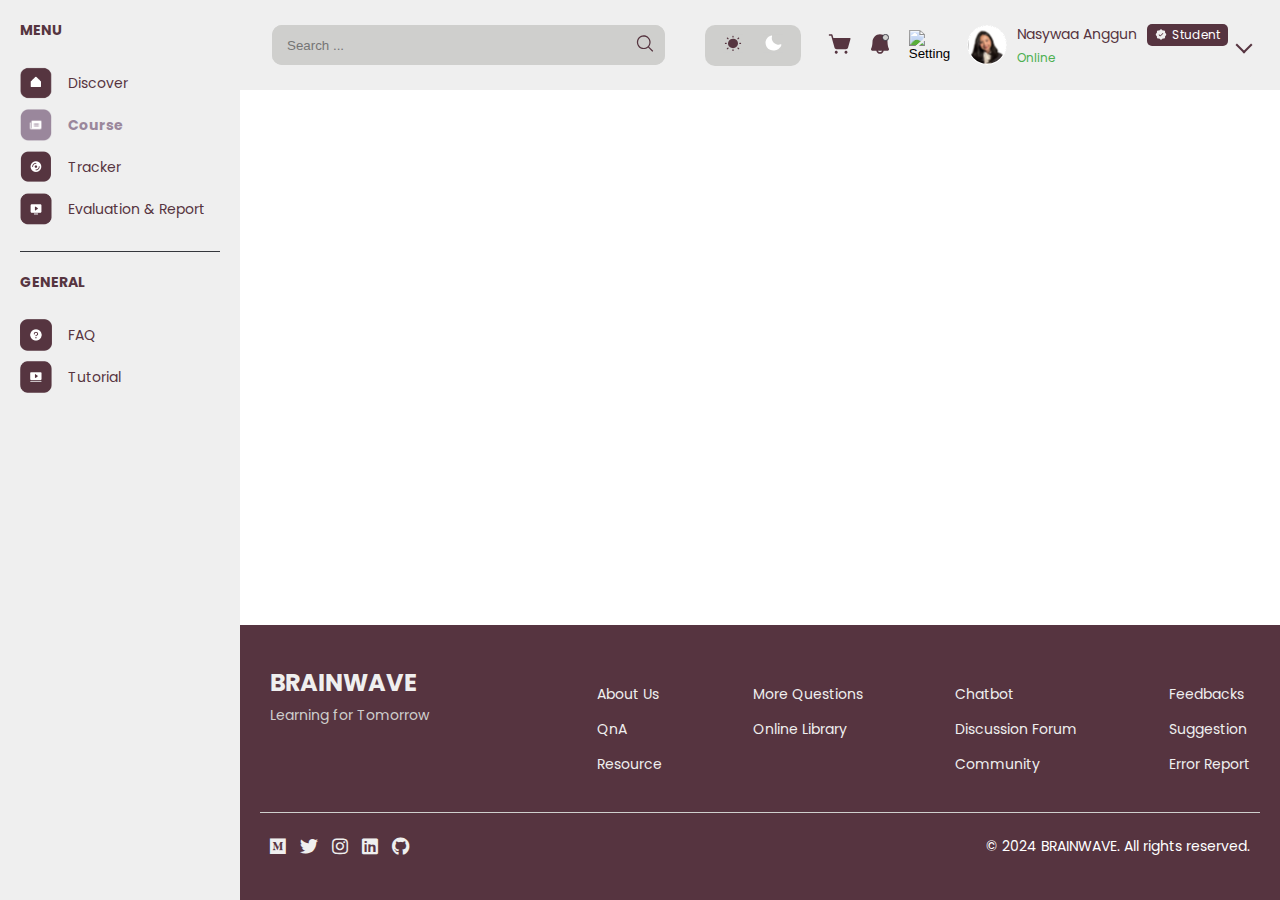
==== computational.html @ f59d1aa6 "initial commit" ====
<!DOCTYPE html>
<html lang="en">
    <head>
        <meta charset="UTF-8">
        <!--supaya responsif diberbagai device-->
        <meta name="viewport" content="width=device-width, initial-scale=1.0"> 
        
        <!--bagaimana internet explorer merender-->
        <meta http-equiv="X-UA-Compatible" content="ie=edge">
        
        <!--menampilkan judul untuk tab-->
        <title>Brainwave - Discover</title>
        
        <!--menggunakan file CSS eksternal-->
        <link rel="stylesheet" href="style.css">
        
        <!--import font dan icon yang diinginkan-->
        <link href="https://fonts.googleapis.com/css2?family=Poppins:wght@400;600;700&display=swap" rel="stylesheet">
        <link rel="stylesheet" href="https://cdnjs.cloudflare.com/ajax/libs/font-awesome/5.15.3/css/all.min.css">
    </head>

    <body>
        <header>
            <nav class="navigation_bar">
                <div class="brainwave_logo">
                    <img src="assets/images/Logo Brainwave.svg" alt="Brainwave_Logo">
                </div>

                <div class="search_bar">
                    <input type="text" placeholder="Search ...">
                    <button class="search_icon">
                        <!--kalau icon gagal diload, maka akan mengeluarkan text search-->
                        <img src="assets/icons/Search.svg" alt="Search">
                    </button>
                </div>

                <div class="appearance_mode">
                    <button class="light_mode">
                        <img src="assets/icons/Light Mode.svg">
                    </button>
                    <button class="dark_mode">
                        <img src="assets/icons/Dark Mode.svg">
                    </button>
                </div>

                <div class="more_icons">
                    <button class="cart_icon">
                        <img src="assets/icons/Cart.svg" alt="Cart">
                    </button>

                    <button class="notification_icon">
                        <img src="assets/icons/Notification.svg" alt="Notification">
                    </button>

                    <button class="setting_icon">
                        <img src="assets/icons/setting.svg" alt="Setting">
                    </button>
                </div>

                <div class="user_info">
                    <img src="assets/icons/User Profile.svg" alt="User Profile" class="user_image">
                    <div class="user_details">
                        <div class="user_name_badge">
                            <span class="user_name">Nasywaa Anggun</span>
                            <div class="user_badge">
                                <img src="assets/icons/Verified.svg" alt="Verified" class="verified_icon">
                                <div class="user_role">Student</div>
                            </div>
                        </div>
                        <span class="user_status">Online</span>
                    </div>
                    <button class="dropdown_button">
                        <i class="arrow_down"></i>
                    </button>
                </div>                                           
            </nav>
        </header>

        <div class="main_layout">
            <aside class="sidebar">
                <div class="sidebar_menu">MENU</div>
                <ul class="menu">
                    <li><a href="index.html" class="menu-item discover">
                        <img src="assets/icons/Discover Icon.png" alt="Discover Icon" class="menu-icon"> Discover
                    </a></li>
                    <li><a href="computational.html" class="menu-item course active">
                        <img src="assets/icons/Course Icon Click.png" alt="Course Icon" class="menu-icon"> Course
                    </a></li>
                    <li><a href="tracker.html" class="menu-item tracker">
                        <img src="assets/icons/Tracker Icon.png" alt="Tracker Icon" class="menu-icon"> Tracker
                    </a></li>
                    <li><a href="evaluation.html" class="menu-item evaluation">
                        <img src="assets/icons/Evaluation Icon.png" alt="Evaluation Icon" class="menu-icon"> Evaluation & Report
                    </a></li>
                </ul>

                <hr class="hr-divider">
        
                <div class="sidebar_general">GENERAL</div>
                <ul class="general-menu">
                    <li><a href="faq.html" class="menu-item faq">
                        <img src="assets/icons/FAQ Icon.png" alt="FAQ Icon" class="menu-icon"> FAQ
                    </a></li>
                    <li><a href="tutorial.html" class="menu-item tutorial">
                        <img src="assets/icons/Tutorial Icon.png" alt="Tutorial Icon" class="menu-icon"> Tutorial
                    </a></li>
                </ul>
            </aside>
        </div>        

        <main>

        </main>

        <footer class="site_footer">
            <div class="footer_content">
                <!-- Bagian Kiri: Logo dan Slogan -->
                <div class="footer_logo_section">
                    <div class="footer_logo">BRAINWAVE</div>
                    <div class="footer_slogan">Learning for Tomorrow</div>
                </div>
        
                <!-- Bagian Tengah: Links -->
                <div class="footer_links">
                    <div class="footer_column">
                        <ul>
                            <li><a href="#">About Us</a></li>
                            <li><a href="#">QnA</a></li>
                            <li><a href="#">Resource</a></li>
                        </ul>
                    </div>
                    <div class="footer_column">
                        <ul>
                            <li><a href="#">More Questions</a></li>
                            <li><a href="#">Online Library</a></li>
                        </ul>
                    </div>
                    <div class="footer_column">
                        <ul>
                            <li><a href="#">Chatbot</a></li>
                            <li><a href="#">Discussion Forum</a></li>
                            <li><a href="#">Community</a></li>
                        </ul>
                    </div>
                    <div class="footer_column">
                        <ul>
                            <li><a href="#">Feedbacks</a></li>
                            <li><a href="#">Suggestion</a></li>
                            <li><a href="#">Error Report</a></li>
                        </ul>
                    </div>
                </div>
            </div>
        
            <hr class="footer_divider">
    
            <div class="footer_social_copyright">
                <div class="footer_social">
                    <a href="https://nasywaanaa.medium.com/"><i class="fab fa-medium"></i></a>
                    <a href="https://x.com/naslifecycle"><i class="fab fa-twitter"></i></a>
                    <a href="https://instagram.com/nasywaanaa"><i class="fab fa-instagram"></i></a>
                    <a href="https://www.linkedin.com/in/nasywaa-anggun-athiefah-987b72262/"><i class="fab fa-linkedin"></i></a>
                    <a href="https://github.com/nasywaanaa"><i class="fab fa-github"></i></a>
                </div>
                <div class="footer_copyright">
                    &copy; 2024 BRAINWAVE. All rights reserved.
                </div>
            </div>
        </footer>
        
    </body>
</html>
---- style.css ----
html, body {
    height: 100%;
}

/*Global Settings*/
body {
    font-family: 'Poppins', sans-serif;
    margin: 0;
    padding: 0;
    box-sizing: border-box;
    display: flex;
    flex-direction: column;
    min-height: 100vh;
}   

/*Navigation Bar*/
.navigation_bar {
    display: flex;
    align-items: center;
    justify-content: space-between; 
    background-color: #EFEFEF;
    padding: 0 20px; 
    height: 90px;
    gap: 20px; 
}

.brainwave_logo img {
    width: 200px;
    height: auto;
    max-width: 100%;
    display: block; 
}

/* Search Bar */
.search_bar {
    position: relative; 
    flex: 1;
    height: 40px;
    background-color: #CFCFCD;
    border-radius: 10px;
    display: flex;
    align-items: center;
    margin-left:32px;
}

.search_bar input {
    width: 100%; 
    height: 100%;
    background-color: #CFCFCD;
    border-radius: 10px;
    border: none;
    padding-left: 15px;
    padding-right: 40px;
    box-sizing: border-box;
}

.search_icon {
    position: absolute;
    right: 10px; 
    top: 50%; 
    transform: translateY(-50%);
    background: none;
    border: none;
    cursor: pointer;
    padding: 0;
}

.search_icon img {
    width: 20px;
    height: auto;
}

.appearance_mode {
    display: flex;
    align-items: center;
    justify-content: center;
    background-color: #CFCFCD;
    border-radius: 10px;
    padding: 5px;
    width: 86px;
    height: 31px;
    margin-left: 20px; 
    gap: 20px; 
}

.appearance_mode button {
    background: none;
    border: none;
    padding: 0;
    cursor: pointer;
}

.appearance_mode img {
    width: 20px;
    height: auto;
}

.more_icons{
    display: flex;
    align-items: center;
    justify-content: center;
    border-radius: 10px;
    padding: 5px;
    width: 86px;
    height: 31px;
    margin-left: 20px; 
    gap: 20px;     
}

.more_icons button {
    background: none;
    border: none;
    padding: 0;
    cursor: pointer;
}

/*User Info*/
.user_info {
    display: flex;
    align-items: center;
    gap: 10px; 
    background-color: #EFEFEF;
    padding: 10px; 
    border-radius: 10px;
}

.user_image {
    width: 40px; 
    height: 40px;
    border-radius: 50%;
}

.user_details {
    display: flex;
    flex-direction: column;
    align-items: flex-start;
    gap: 3px; 
}

.user_name_badge {
    display: flex;
    align-items: center;
    gap: 10px; 
}

.user_name {
    font-size: 14px;
    color: #563440;
}

.user_badge {
    display: flex;
    align-items: center; 
    gap: 5px;
    background-color: #563440;
    color: white;
    padding: 2px 8px;
    border-radius: 5px;
    font-size: 12px;
}

.verified_icon {
    width: 12px; 
    height: auto;
}

.user_role {
    display: inline-block;
}

.user_status {
    font-size: 12px;
    color: #4CAF50; 
    margin-top: 0; 
}

.dropdown_button {
    background: none;
    border: none;
    cursor: pointer;
    padding: 0;
    display: flex;
    align-items: center;
}

.arrow_down {
    border: solid #563440;
    border-width: 0 2px 2px 0;
    display: inline-block;
    padding: 5px;
    transform: rotate(45deg);
}

/*Sidebar*/
.sidebar {
    background-color: #EFEFEF;
    padding: 20px;
    width: 200px;
    height: 100vh; 
    display: flex;
    flex-direction: column;
    justify-content: flex-start;
    position: fixed;
    top: 0;
    left: 0;
}

.sidebar_menu, .sidebar_general {
    font-weight: bold;
    font-size: 14px;
    color: #563540;
    margin-bottom: 10px;
}

.sidebar_general {
    margin-top: 10px; 
    margin-bottom: 10px; 
}

.hr-divider {
    border: none;
    border-top: 1px solid #34373C; 
    margin: 10px 0; 
    width: 100%; 
    margin-left: auto; 
    margin-right: auto;
}

ul.menu, ul.general-menu {
    list-style: none; 
    padding: 0;
}

li {
    margin-bottom: 10px;
}

ul.menu li:last-child {
    margin-bottom: 0px;
}

.menu-item {
    text-decoration: none; 
    color: #563440; 
    display: flex; 
    align-items: center;
    gap: 16px; 
    font-size: 14px;
}

.menu-item:hover {
    color: #7A3B69; 
    font-weight: bold;
}

.menu-icon {
    width: 32px;
    height: 32px;
}

.menu-item.active {
    font-weight: bold;
    color: #9A879C; 
}

/*Main Layout*/
.main_layout {
    flex-grow: 1;
    margin-left: 200px;
    padding: 20px;
}

/* Footer Styling */
.site_footer {
    background-color: #563440;
    color: #EFEFEF; 
    padding: 40px 20px;
    font-family: 'Poppins', sans-serif;
    max-width: calc(100% - 280px);
    margin-left: auto; 
    margin-right: 0;
    width: 100%;
}

.footer_content {
    display: flex;
    justify-content: space-between;
    flex-wrap: wrap;
    max-width: 1200px;
    margin: 0 auto;
    padding: 0 10px;
}


.footer_logo_section {
    flex: 1;
}

.footer_logo {
    font-size: 24px;
    font-weight: bold;
}

.footer_slogan {
    font-size: 14px;
    margin-top: 5px;
    color: #CFCFCD;
}

.footer_links {
    display: flex;
    flex: 2;
    justify-content: space-between;
}

.footer_column ul {
    list-style: none;
    padding: 0;
}

.footer_column li {
    margin-bottom: 10px;
}

.footer_column a {
    text-decoration: none;
    color: #EFEFEF;
    font-size: 14px;
}

.footer_column a:hover {
    font-weight: bold;
}

.footer_divider {
    border: none;
    border-top: 1px solid #CFCFCD;
    margin: 20px 0;
}

.footer_social_copyright {
    display: flex;
    justify-content: space-between;
    align-items: center;
    max-width: 1200px;
    margin: 0 auto;
    padding: 0 10px;
}

.footer_social a {
    color: #EFEFEF;
    margin-right: 10px;
    font-size: 18px;
}

.footer_social a:hover {
    color: #9A879C; 
    font-weight: bold;
}

.footer_copyright {
    font-size: 14px;
    color: #FFFF;
}
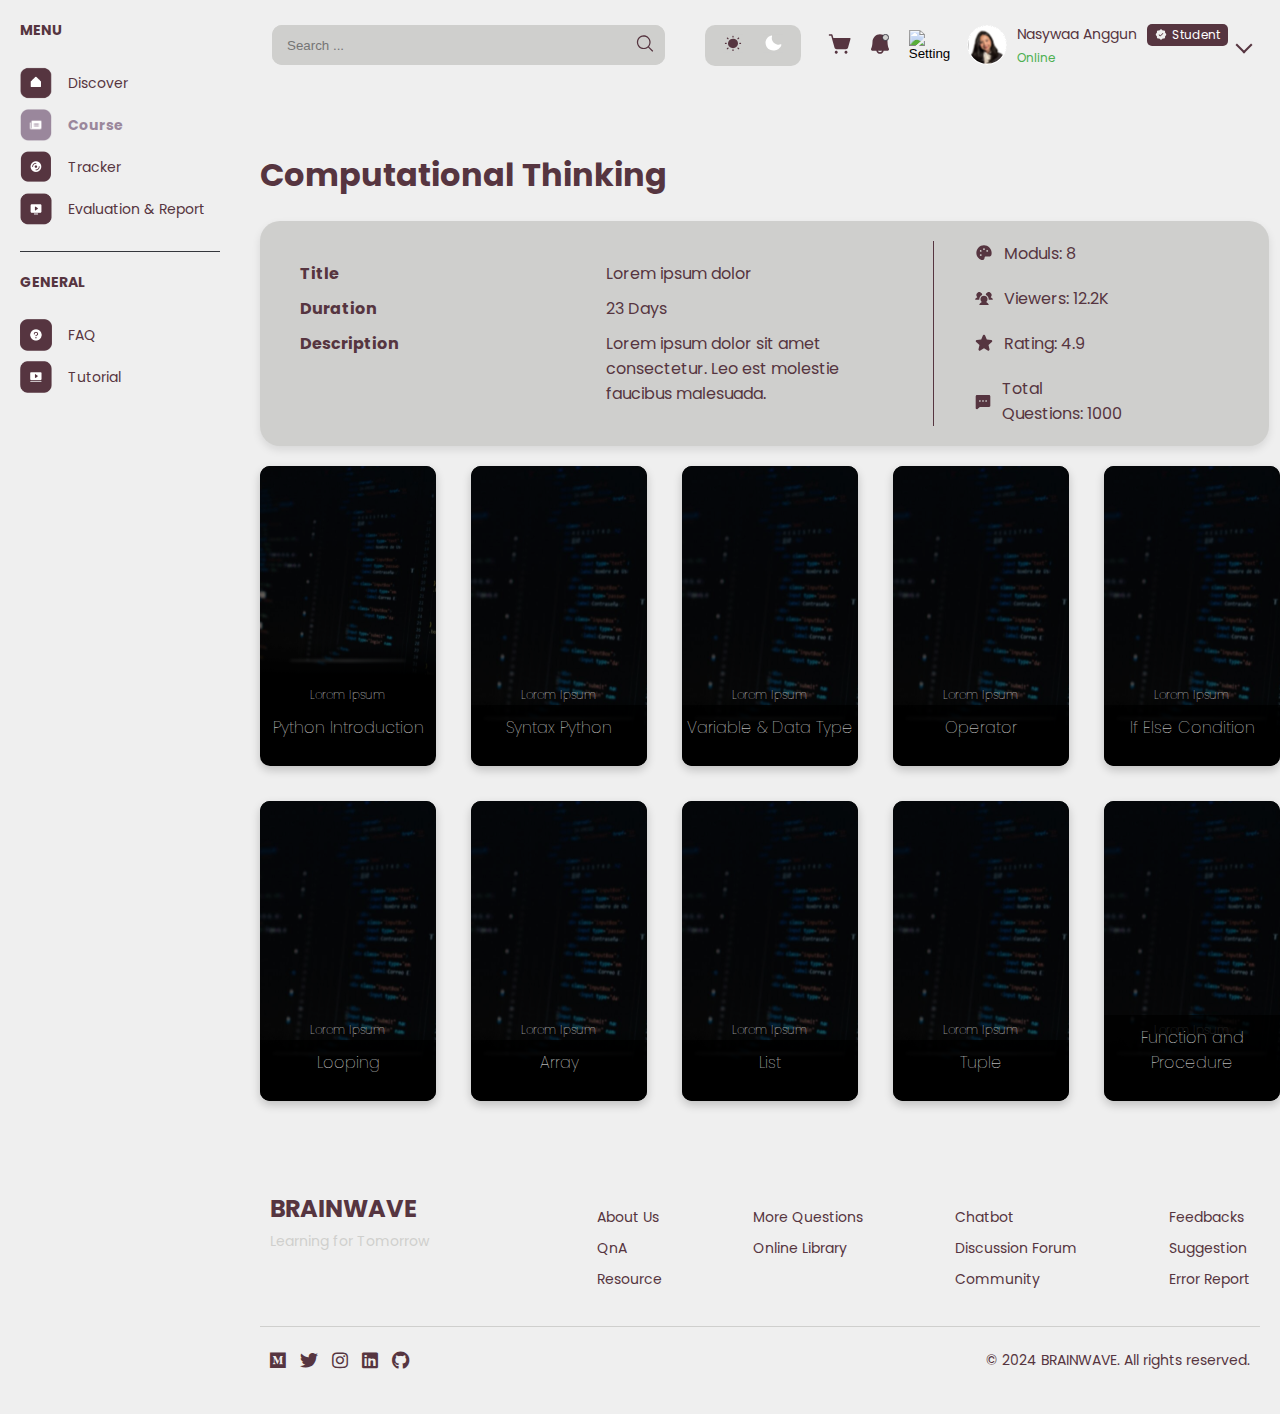
==== commit 4da4c9e2: "update discover, subject, faq, tutorial" ====
--- a/computational.html
+++ b/computational.html
@@ -106,10 +106,133 @@
                     </a></li>
                 </ul>
             </aside>
-        </div>        
+        </div>   
+        
+        <div class="computational_heading">
+            <h1>Computational Thinking</h1>
+        </div>
 
         <main>
-
+            <div class="course-details-container">
+                <div class="course-meta">
+                    <p><strong>Title</strong></p>
+                    <p>Lorem ipsum dolor</p>
+                
+                    <p><strong>Duration</strong></p>
+                    <p>23 Days</p>
+                
+                    <p><strong>Description</strong></p>
+                    <p>Lorem ipsum dolor sit amet consectetur. Leo est molestie faucibus malesuada.</p>
+                </div>
+                
+                
+                <div class="course-stats">
+                    <div class="stats-item">
+                        <img src="assets/icons/Moduls.svg" alt="Moduls Icon">
+                        <span>Moduls: 8</span>
+                    </div>
+                    <div class="stats-item">
+                        <img src="assets/icons/Viewers.svg" alt="Viewers Icon">
+                        <span>Viewers: 12.2K</span>
+                    </div>
+                    <div class="stats-item">
+                        <img src="assets/icons/Rating.svg" alt="Rating Icon">
+                        <span>Rating: 4.9</span>
+                    </div>
+                    <div class="stats-item">
+                        <img src="assets/icons/Total Questions.svg" alt="Questions Icon">
+                        <span>Total Questions: 1000</span>
+                    </div>
+                </div>
+            </div>
+        </main>
+
+        <main>
+            <div class="card-container">
+                <div class="card">
+                    <li><a href="quiz.html" class="quiz_python">
+                        <img src="assets/icons/Coding.svg" alt="Python Introduction" class="card-img">
+                    </a></li>
+                    <div class="card-overlay">
+                        <p>Lorem Ipsum</p>
+                    </div>
+                    <h3>Python Introduction</h3>
+                </div>
+                
+                <div class="card">
+                    <img src="assets/icons/Coding.svg" alt="Syntax Python" class="card-img">
+                    <div class="card-overlay">
+                        <p>Lorem Ipsum</p>
+                    </div>
+                    <h3>Syntax Python</h3>
+                </div>
+        
+                <div class="card">
+                    <img src="assets/icons/Coding.svg" alt="Variable & Data Type" class="card-img">
+                    <div class="card-overlay">
+                        <p>Lorem Ipsum</p>
+                    </div>
+                    <h3>Variable & Data Type</h3>
+                </div>
+        
+                <div class="card">
+                    <img src="assets/icons/Coding.svg" alt="Operator" class="card-img">
+                    <div class="card-overlay">
+                        <p>Lorem Ipsum</p>
+                    </div>
+                    <h3>Operator</h3>
+                </div>
+
+                <div class="card">
+                    <img src="assets/icons/Coding.svg" alt="Operator" class="card-img">
+                    <div class="card-overlay">
+                        <p>Lorem Ipsum</p>
+                    </div>
+                    <h3>If Else Condition</h3>
+                </div>
+                <div class="card">
+                    <img src="assets/icons/Coding.svg" alt="Python Introduction" class="card-img">
+                    <li><a href="quiz.html" class="quiz_python">
+                        <img src="assets/icons/Discover Icon.png" alt="Discover Icon" class="menu-icon"> Discover
+                    </a></li>
+                    <div class="card-overlay">
+                        <p>Lorem Ipsum</p>
+                    </div>
+                    <h3>Looping</h3>
+                </div>
+                
+                <div class="card">
+                    <img src="assets/icons/Coding.svg" alt="Syntax Python" class="card-img">
+                    <div class="card-overlay">
+                        <p>Lorem Ipsum</p>
+                    </div>
+                    <h3>Array</h3>
+                </div>
+        
+                <div class="card">
+                    <img src="assets/icons/Coding.svg" alt="Variable & Data Type" class="card-img">
+                    <div class="card-overlay">
+                        <p>Lorem Ipsum</p>
+                    </div>
+                    <h3>List</h3>
+                </div>
+        
+                <div class="card">
+                    <img src="assets/icons/Coding.svg" alt="Operator" class="card-img">
+                    <div class="card-overlay">
+                        <p>Lorem Ipsum</p>
+                    </div>
+                    <h3>Tuple</h3>
+                </div>
+
+                <div class="card">
+                    <img src="assets/icons/Coding.svg" alt="Operator" class="card-img">
+                    <div class="card-overlay">
+                        <p>Lorem Ipsum</p>
+                    </div>
+                    <h3>Function and Procedure</h3>
+                </div>
+            </div>
         </main>
 
         <footer class="site_footer">
--- a/style.css
+++ b/style.css
@@ -145,14 +145,14 @@
 
 .user_name {
     font-size: 14px;
-    color: #563440;
+    color: #563540;
 }
 
 .user_badge {
     display: flex;
     align-items: center; 
     gap: 5px;
-    background-color: #563440;
+    background-color: #563540;
     color: white;
     padding: 2px 8px;
     border-radius: 5px;
@@ -184,7 +184,7 @@
 }
 
 .arrow_down {
-    border: solid #563440;
+    border: solid #563540;
     border-width: 0 2px 2px 0;
     display: inline-block;
     padding: 5px;
@@ -241,7 +241,7 @@
 
 .menu-item {
     text-decoration: none; 
-    color: #563440; 
+    color: #563540; 
     display: flex; 
     align-items: center;
     gap: 16px; 
@@ -270,18 +270,23 @@
     padding: 20px;
 }
 
-/* Footer Styling */
+/* Footer */
 .site_footer {
-    background-color: #563440;
-    color: #EFEFEF; 
+    margin-top: 50px;
+}
+
+.site_footer {
+    background-color: #CFCFCD;
+    color: #EFEFEF;
     padding: 40px 20px;
     font-family: 'Poppins', sans-serif;
     max-width: calc(100% - 280px);
-    margin-left: auto; 
+    margin-left: auto;
     margin-right: 0;
     width: 100%;
-}
-
+    position: relative;
+    bottom: 0;
+}
 .footer_content {
     display: flex;
     justify-content: space-between;
@@ -362,3 +367,1103 @@
     font-size: 14px;
     color: #FFFF;
 }
+
+/*Quiz page*/
+body, .quiz_box, .question_label, .input_label, .output_label, .answer_label, 
+.quiz_navigation button, .sidebar, .site_footer, .server_time_container, 
+.number {
+    background-color: #EFEFEF;
+    color: #563540; 
+}
+
+.quiz_navigation .retry_button, .quiz_navigation .back_button {
+    background-color: #EFEFEF; 
+    color: #563540;
+}
+
+.quiz_navigation .check_button, .quiz_navigation .next_button {
+    background-color: #563540; 
+    color: white; 
+}
+
+.footer_social a, .footer_column a {
+    color: #563540; 
+}
+
+.menu-item, .footer_copyright {
+    color: #563540;
+}
+
+.sidebar {
+    background-color: #EFEFEF; 
+}
+
+.site_footer {
+    background-color: #EFEFEF; 
+}
+
+
+.number {
+    background-color: rgba(86, 53, 64, 0.42); 
+}
+
+.number.green {
+    background-color: green !important;
+    color: white !important;
+}
+
+.number.orange {
+    background-color: orange !important;
+    color: white !important;
+}
+
+.number.red {
+    background-color: red !important;
+    color: white !important;
+}
+
+.number.active {
+    background-color: #563540 !important; /* Original active purple color */
+}
+
+
+.question_label, .input_label, .output_label, .answer_label {
+    background-color: #563540;
+    color: white;
+}
+
+.quiz_heading {
+    margin-left: 260px; 
+    margin-top: 0px;
+}
+
+.quiz_heading h1 {
+    font-size: 40px;
+    color: #563540;
+    margin-top: 0px;
+    padding-top: 0px;
+}
+
+main {
+    display: flex;
+    justify-content: space-between;
+    margin-left: 260px;
+    max-width: calc(100% - 240px); 
+    padding-top: 0px;
+    margin-top: 0px;
+}
+
+.quiz_box {
+    background-color: #CFCFCD;
+    padding: 20px;
+    border-radius: 20px;
+    box-shadow: 0 4px 8px rgba(0, 0, 0, 0.2);
+    width: 100%;
+    max-width: 800px; 
+    height: auto;
+    text-align: left;
+    margin-bottom: 40px; 
+}
+
+.quiz_box h2,
+.quiz_box .time_limit,
+.quiz_box .memory_limit {
+    text-align: center; 
+    color: #563540; 
+}
+
+
+.question_label, .input_label, .output_label, .answer_label {
+    display: inline-block;
+    background-color: #563540;
+    color: white;
+    width: 97px;  
+    height: 22px;  
+    font-weight: bold;
+    text-align: center;
+    border-radius: 5px;
+    margin-bottom: 10px;
+    font-size: 14px; 
+    line-height: 22px;
+}
+
+textarea {
+    width: 100%; 
+    padding: 10px;
+    border-radius: 10px;
+    border: none;
+    background-color: #EFEFEF;
+    resize: none; 
+    overflow: hidden; 
+    font-size: 16px;
+    box-sizing: border-box;
+    min-height: 50px; 
+    margin-bottom: 20px; 
+}
+
+.quiz_navigation {
+    display: flex;
+    justify-content: flex-end; 
+    gap: 10px; 
+    justify-content: space-between;
+}
+
+.quiz_navigation_left, .quiz_navigation_right {
+    display: flex;
+    gap: 10px;
+}
+
+.quiz_navigation_left {
+    justify-content: flex-start;
+}
+
+.quiz_navigation_right {
+    justify-content: flex-end;
+}
+
+.quiz_navigation button {
+    padding: 10px 20px;
+    background-color: #563540;
+    color: white;
+    width: 150px; 
+    height: 40px;
+    border: none;
+    border-radius: 10px;
+    margin: 10px 0; 
+    cursor: pointer;
+    font-weight: bold;
+    font-size: 14px;
+}
+
+.quiz_navigation button:hover {
+    background-color: #9A879C;
+    color: #FFFFFF;
+}
+
+.quiz_navigation .check_button, 
+.quiz_navigation .next_button {
+    width: 150px; 
+}
+
+.quiz_navigation .retry_button, 
+.quiz_navigation .back_button {
+    background-color: #FFFFFF; 
+    color: #563540; 
+}
+
+.quiz_sidebar {
+    width: 30%; 
+    margin-left: 20px;
+}
+
+.question_info_box {
+    background-color: #CFCFCD;
+    padding: 20px;
+    border-radius: 10px;
+    box-shadow: 0 4px 8px rgba(0, 0, 0, 0.2);
+    margin-bottom: 20px;
+    color: #563540;
+}
+
+.question_numbers {
+    margin-bottom: 20px;
+}
+
+.numbers_grid {
+    display: grid;
+    grid-template-columns: repeat(5, 1fr); 
+    gap: 10px;
+}
+
+.number {
+    padding: 10px;
+    background-color: rgba(86, 53, 64, 0.42);
+    color: #FFFF;
+    border: none;
+    border-radius: 5px;
+    cursor: pointer;
+    text-align: center;
+    font-size: 14px;
+    width: 40px;
+    height: 40px;
+}
+
+.number.active {
+    background-color: #563540;
+    color: white;
+}
+
+.number:hover{
+    background-color: #563540;
+}
+
+.exam_info {
+    margin-top: 20px;
+    background-color: #CFCFCD;
+    color: #563540;
+}
+
+
+.server_time_container {
+    background-color: #9A879C;
+    color: white;
+    border-radius: 30px;
+    display: flex;
+    justify-content: space-between;
+    align-items: center;
+    height: 55px; 
+    padding: 0 15px;
+    box-sizing: border-box;
+    line-height: 55px; 
+    margin-bottom: 20px;
+}
+
+
+.server_time {
+    font-size: 14px;
+    font-weight: bold;
+}
+
+.course_info, .exam_type {
+    margin-top: 20px; 
+}
+
+.course_info p, .exam_type p {
+    font-size: 12px;
+    color: #563540;
+    margin-bottom: 0px; 
+}
+
+.course_info strong, .exam_type strong {
+    font-size: 14px;
+    color: #563540;
+    margin-top: 0; 
+    line-height: 1.2; 
+}
+
+.grade_box {
+    background-color: #9A879C; /* Match the color from the second image */
+    border-radius: 10px;
+    padding: 20px;
+    text-align: left;
+    margin-top: 20px;
+    box-shadow: 0 4px 8px rgba(0, 0, 0, 0.2);
+    width: 100%;
+    box-sizing: border-box;
+}
+
+.grade_row, .case_row {
+    display: flex;
+    justify-content: space-between;
+    align-items: center;
+    margin-bottom: 8px;
+}
+
+.grade_title {
+    display: inline-block;
+    background-color: #563540;
+    color: white;
+    width: 97px;  
+    height: 22px;  
+    font-weight: bold;
+    text-align: center;
+    border-radius: 5px;
+    margin-bottom: 10px;
+    font-size: 14px; 
+    line-height: 22px;
+}
+
+.grade_value {
+    color: #563540;
+    font-size: 16px;
+    font-weight: bold;
+}
+
+.case_label {
+    color: #563540;
+    font-size: 14px;
+}
+
+.case_value {
+    color: #563540;
+    font-size: 14px;
+}
+
+/*Evaluation*/
+.report_overview {
+    display: grid;
+    grid-template-columns: repeat(4, 1fr); /* Tampilkan 4 kolom */
+    grid-gap: 20px;
+    width: 100%;
+    margin-top: 10px;
+    margin-bottom: 10px;
+}
+
+.evaluation_heading {
+    margin-left: 260px; 
+    margin-top: 0px;
+}
+
+.report_overview {
+    display: grid;
+    grid-template-columns: repeat(4, 1fr); /* Membagi ruang menjadi 4 bagian yang sama */
+    grid-gap: 40px; /* Jarak antar kotak */
+    width: 98%; /* Memanfaatkan lebar penuh */
+    margin-top: 10px;
+}
+
+.overview_card {
+    background-color: #CFCFCD;
+    padding: 10px;
+    height: 110px;
+    border-radius: 20px;
+    box-shadow: 0 2px 10px rgba(0, 0, 0, 0.2);
+    text-align: left;
+    position: relative;
+    width: 100%; /* Membuat card menyesuaikan dengan lebar kolom grid */
+}
+
+.overview_title {
+    display: flex;
+    align-items: center; /* Supaya gambar dan teks sejajar vertikal */
+    margin-bottom: 10px; /* Beri jarak antara judul dan paragraf */
+}
+
+.menu-icon-evaluation {
+    width: 32px;
+    height: 32px;
+    margin-right: 10px; /* Beri jarak antara ikon dan teks */
+}
+
+.overview_card h3 {
+    font-size: 14px;
+    color: #563540;
+    margin: 0;
+    text-align: left;
+    font-weight: lighter;
+}
+
+.overview_card p {
+    font-size: 20px;
+    color: #563540;
+    margin: 20px 0;
+    text-align: left;
+}
+
+.overview_card span {
+    font-size: 12px;
+    color: green;
+    position: absolute; /* Memungkinkan span untuk dipindahkan lebih ke bawah */
+    bottom: 10px; /* Jarak dari bawah */
+    left: 10px; /* Jarak dari kiri */
+}
+
+.main_stats_section {
+    display: flex;
+    gap: 20px; /* Memberi jarak antara stats_section dan tasks_section */
+    justify-content: space-between;
+    width: calc(100% - 40px);
+    width: 100%; /* Memenuhi lebar layar */
+}
+
+.stats_section {
+    flex: 2; /* Sesuaikan proporsi stats_section, semakin besar nilainya semakin besar kolom */
+    background-color: #CFCFCD;
+    border-radius: 20px;
+    padding: 20px;
+    box-shadow: 0 2px 10px rgba(0, 0, 0, 0.2);
+    max-height: 600px; /* Batas tinggi */
+    overflow: hidden; /* Cegah overflow konten */
+}
+
+.tasks_section {
+    flex: 1;
+    background-color: transparent;
+    border-radius: 20px;
+    padding: 20px;
+    box-shadow: 0 2px 10px rgba(0, 0, 0, 0.2);
+    display: flex;
+    flex-direction: column;
+    align-items: center; /* Ensure content is centered */
+}
+
+.tasks_section canvas {
+    margin-bottom: 20px;
+    width: 100%; /* Ensure the canvas uses available width */
+    height: 300px; /* Ensure it has enough height */
+}
+
+
+canvas {
+    display: block;
+    max-width: 100%; /* Pastikan chart menyesuaikan lebar */
+    height: auto; /* Sesuaikan tinggi otomatis */
+}
+
+.chart-container {
+    height: 400px; /* Tinggi tetap untuk chart */
+    width: 100%;
+}
+
+.chart-title {
+    font-size: 24px;
+    font-weight: 600;
+    color: #563540;
+    margin-bottom: 20px;
+}
+
+.tabs {
+    display: flex;         /* Tambahkan ini untuk membuat elemen fleksibel */
+    justify-content: flex-start; /* Ini akan menempatkan tabs di kiri */
+    gap: 20px;
+    margin-bottom: 20px;
+}
+
+
+.tabs span {
+    font-size: 16px;
+    color: #a7a0a0;
+    cursor: pointer;
+}
+
+.tabs span.active {
+    font-weight: bold;
+    color: #563540;
+    border-bottom: 2px solid #563540;
+}
+
+.legend {
+    display: flex;
+    justify-content: center;
+    margin-top: 10px;
+}
+
+.legend-item {
+    display: flex;
+    align-items: center;
+    margin-right: 20px;
+}
+
+.legend-item span {
+    margin-left: 5px;
+    font-size: 14px;
+    color: #563540;
+}
+
+.tasks_section {
+    flex: 1;
+    background-color: #CFCFCD;
+    border-radius: 20px;
+    padding: 20px;
+    box-shadow: 0 2px 10px rgba(0, 0, 0, 0.2);
+    display: flex;
+    flex-direction: column;
+    align-items: center;
+}
+
+.tasks_section canvas {
+    margin-bottom: 20px;
+}
+
+ul {
+    list-style: none;
+    padding: 0;
+    text-align: left;
+}
+
+ul li {
+    margin-bottom: 10px;
+    font-size: 14px;
+    color: #563540;
+}
+
+ul li .dot {
+    display: inline-block;
+    width: 10px;
+    height: 10px;
+    border-radius: 50%;
+    margin-right: 10px;
+}
+
+ul li .dot.correct {
+    background-color: #5B2245;
+}
+
+ul li .dot.wrong {
+    background-color: #AA5D71;
+}
+
+ul li .dot.not-answered {
+    background-color: #C0A5A6;
+}
+
+/*Discover*/
+.discover_heading {
+    margin-left: 260px; 
+    margin-top: 0px;
+}
+
+/* Main container to hold the slider and best student section */
+.discover_main {
+    display: flex;
+    align-items: stretch;  /* Ensures both sections stretch to the same height */
+    gap: 20px; 
+}
+
+/* Slider settings */
+
+.docover_main{
+    display: flex;
+    align-items: stretch;  /* Ensures both sections stretch to the same height */
+    gap: 20px; 
+}
+
+.slider {
+    flex: 3; /* Allows more space for the slider */
+    height: 300px;
+    background-image: url('assets/icons/Discover.svg');
+    background-size: contain;
+    background-position: right;
+    background-repeat: no-repeat;
+    border-radius: 20px;
+    padding: 80px;
+    grid-gap: 20px;
+}
+
+.slide {
+    width: 100%;
+    display: flex;
+    align-items: center;
+    justify-content: space-between;
+}
+
+.content {
+    flex: 1;
+    padding-left: 20px;
+}
+
+.content h4 {
+    font-size: 14px;
+    color: #AA5D71;
+    font-weight: lighter;
+}
+
+.content h1 {
+    font-size: 32px;
+    color: #563540;
+    margin-top: 10px;
+    margin-bottom: 20px;
+    font-weight: bold;
+}
+
+.content p {
+    font-size: 14px;
+    color: #7A3B69;
+}
+
+.course-info {
+    display: flex;
+    align-items: center;
+    margin-top: 20px;
+}
+
+.course-info img {
+    width: 50px;
+    height: 50px;
+    border-radius: 50%;
+    padding: 5px;
+}
+
+.course-info h5 {
+    font-size: 16px;
+    color: #563540;
+    margin: 0 0 5px 10px;
+}
+
+.course-info p {
+    font-size: 12px;
+    color: #A7A0A0;
+    margin: 0 0 0 10px;
+}
+
+.best-student {
+    flex: 1;
+    background-color: #CFCFCD;
+    box-shadow: 0 4px 8px rgba(0, 0, 0, 0.2);
+    border-radius: 20px;
+    padding: 20px;
+    text-align: left;
+}
+
+.best-student h3 {
+    font-size: 20px;
+    color: #563540;
+    margin-bottom: 20px;
+    text-align: left;
+    font-weight: bold;
+}
+
+.best-student ul {
+    list-style: none;
+    padding: 0;
+    margin: 0;
+}
+
+.best-student li {
+    display: flex;
+    align-items: center;
+    margin-bottom: 15px;
+    border-bottom: 1px solid rgba(0, 0, 0, 0.2);
+    padding-bottom: 10px;
+}
+
+.student-rank {
+    font-size: 16px;
+    color: #563540;
+    margin-right: 10px;
+    font-weight: lighter;
+}
+
+.student-img {
+    width: 40px;
+    height: 40px;
+    border-radius: 50%;
+    margin-right: 10px;
+}
+
+.student-details {
+    flex: 1;
+}
+
+.student-name {
+    display: block;
+    font-size: 16px;
+    color: #563540;
+    font-weight: lighter;
+}
+
+.student-income {
+    font-size: 14px;
+    color: #7A3B69;
+}
+
+.subject_heading {
+    margin-left: 260px; 
+    margin-top: 0px;
+}
+
+/* Subject Study Moduls Section */
+.subject_study_moduls {
+    padding: 30px;
+    max-width: 1200px;
+    margin: 0 auto;
+}
+
+.subject_heading {
+    display: flex;
+    justify-content: space-between;
+    align-items: center;
+    margin-bottom: 20px;
+}
+
+.subject_heading h1 {
+    font-size: 24px;
+    color: #563540;
+}
+
+.subject_heading .tabs {
+    display: flex;
+    gap: 20px;
+}
+
+.subject_heading .tabs span {
+    font-size: 14px;
+    color: #A7A0A0;
+    cursor: pointer;
+}
+
+.subject_heading .tabs {
+    display: flex;
+    justify-content: flex-start; /* Ini akan meratakan tabs ke kiri */
+    gap: 20px;
+}
+
+.subject_heading .tabs span.active {
+    color: #563540;
+    font-weight: 600;
+    border-bottom: 2px solid #563540;
+}
+
+/* Subject Cards Grid */
+.subjects_grid {
+    display: grid;
+    grid-template-columns: repeat(auto-fit, minmax(250px, 1fr));
+    gap: 20px;
+}
+
+/* Subject Card */
+.subject_card {
+    background-color: white;
+    border-radius: 10px;
+    box-shadow: 0 4px 10px rgba(0, 0, 0, 0.1);
+    padding: 20px;
+    text-align: center;
+    position: relative;
+    transition: all 0.3s ease-in-out;
+    display: flex;
+    flex-direction: column;
+    justify-content: center;
+    align-items: center;
+}
+
+.subject_card:hover {
+    transform: translateY(-10px);
+    box-shadow: 0 6px 15px rgba(0, 0, 0, 0.2);
+}
+
+.subject_img {
+    width: 100px;
+    height: auto;
+    margin-bottom: 15px;
+}
+
+.subject_details h3 {
+    font-size: 18px;
+    color: #563540;
+    margin-bottom: 10px;
+}
+
+.subject_details p {
+    font-size: 14px;
+    color: #7A3B69;
+    margin-bottom: 10px;
+}
+
+.study_info {
+    display: flex;
+    align-items: center;
+    justify-content: center;
+    gap: 10px;
+    font-size: 12px;
+    color: #AA5D71;
+}
+
+.study_info img {
+    width: 15px;
+    height: 15px;
+}
+
+/* Bookmark icon */
+.bookmark_icon {
+    position: absolute;
+    top: 10px;
+    right: 10px;
+    width: 20px;
+    height: 20px;
+    cursor: pointer;
+}
+
+/* Responsive */
+@media (max-width: 768px) {
+    .subjects_grid {
+        grid-template-columns: repeat(auto-fit, minmax(200px, 1fr));
+    }
+
+    .subject_card {
+        padding: 15px;
+    }
+
+    .subject_img {
+        width: 80px;
+    }
+}
+
+/*Computational*/
+.computational_heading {
+    margin-left: 260px; 
+    margin-top: 0px;
+}
+.course-details-container {
+    display: flex;
+    gap: 20px; /* Memberi jarak antara course-meta dan course-stats */
+}
+
+.course-details-container {
+    display: grid;
+    grid-template-columns: 2fr 1fr; /* Membagi kolom menjadi dua bagian, 2:1 */
+    align-items: left;
+    background-color: #CFCFCD;
+    padding: 20px;
+    border-radius: 20px;
+    box-shadow: 0 4px 8px rgba(0, 0, 0, 0.1);
+    gap: 20px; /* Memberikan jarak antara kolom info dan statistik */
+    max-width: 95%;
+}
+
+.course-info {
+    display: flex;
+    flex-direction: column;
+    gap: 10px;
+}
+
+.course-meta {
+    display: grid;
+    grid-template-columns: 1fr 1fr; /* Membuat dua kolom: satu untuk label, satu untuk konten */
+    gap: 10px 20px; /* Jarak antara baris dan kolom */
+    padding: 20px;
+    border-radius: 20px;
+}
+
+.course-meta p {
+    margin: 0;
+    color: #563540;
+    text-align: left;
+}
+
+.course-meta p strong {
+    font-weight: bold;
+    color: #563540;
+    text-align: left;
+}
+
+.course-stats {
+    display: flex;
+    flex-wrap: wrap;
+    gap: 20px; /* Jarak antar icon dan teks statistik */
+    justify-content: space-between;
+    border-left: 1px solid #563540;
+    padding-left: 40px;
+}
+
+.stats-item {
+    display: flex;
+    align-items: center;
+    gap: 10px;
+    width: 150px; /* Mengatur lebar tetap untuk setiap item statistik */
+}
+
+.stats-item img {
+    width: 20px;
+    height: 20px;
+}
+
+.stats-item span {
+    font-size: 16px;
+    color: #563540;
+}
+
+/* Responsive */
+@media (max-width: 768px) {
+    .course-details-container {
+        grid-template-columns: 1fr; /* Tampilkan kolom satu-satu pada layar kecil */
+    }
+
+    .course-stats {
+        justify-content: flex-start;
+    }
+}
+
+/*Task Option*/
+.card-container {
+    display: grid;
+    grid-template-columns: repeat(5, 1fr); /* Membuat 5 kolom */
+    gap: 35px; /* Jarak antar kotak */
+    margin-top: 20px;
+}
+
+.card {
+    position: relative;
+    width: 100%; /* Biarkan grid yang mengatur lebar */
+    height: 300px;
+    border-radius: 10px;
+    overflow: hidden;
+    box-shadow: 0 4px 10px rgba(0, 0, 0, 0.2);
+    text-align: center;
+    background-color: #000;
+}
+
+.card-img {
+    width: 100%;
+    height: 100%;
+    object-fit: cover;
+    filter: brightness(0.5);
+}
+
+.card p {
+    position: absolute;
+    bottom: 50px;
+    left: 0;
+    width: 100%;
+    color: white;
+    font-weight: lighter;
+    font-size: 12px;
+    z-index: 1;
+    text-align: center;
+}
+
+.card h3 {
+    position: absolute;
+    bottom: 0;
+    left: 0;
+    width: 100%;
+    padding: 10px 0;
+    background-color: rgba(0, 0, 0, 0.8);
+    color: white;
+    font-size: 16px;
+    font-weight: lighter;
+    z-index: 1;
+}
+
+/* Responsif untuk layar lebih kecil */
+@media (max-width: 1200px) {
+    .card-container {
+        grid-template-columns: repeat(4, 1fr); /* Tampilkan 4 kolom di layar medium */
+    }
+}
+
+@media (max-width: 768px) {
+    .card-container {
+        grid-template-columns: repeat(2, 1fr); /* Tampilkan 2 kolom di layar kecil */
+    }
+}
+
+@media (max-width: 480px) {
+    .card-container {
+        grid-template-columns: 1fr; /* Tampilkan kolom satu-satu pada layar sangat kecil */
+    }
+}
+
+/*FAQ*/
+.faq_heading {
+    margin-left: 260px; 
+    margin-top: 0px;
+}
+
+.faq-heading h1 {
+    font-size: 32px;
+    color: #563540;
+    font-weight: bold;
+}
+
+/* FAQ Container */
+.faq-container {
+    max-width: 1200px;
+    margin: 20px auto;
+    padding: 20px;
+    background-color: #f5f5f5;
+    border-radius: 20px;
+    box-shadow: 0 4px 10px rgba(0, 0, 0, 0.1);
+}
+
+/* FAQ Items */
+.faq-item {
+    margin-bottom: 30px;
+}
+
+.faq-question {
+    font-size: 20px;
+    color: #563540;
+    margin-bottom: 10px;
+    font-weight: bold;
+}
+
+.faq-answer {
+    font-size: 16px;
+    color: #7A3B69;
+    line-height: 1.5;
+}
+
+/* Responsiveness */
+@media (max-width: 768px) {
+    .faq-heading {
+        margin-left: 0;
+        text-align: center;
+    }
+
+    .faq-container {
+        padding: 15px;
+    }
+
+    .faq-question {
+        font-size: 18px;
+    }
+
+    .faq-answer {
+        font-size: 14px;
+    }
+}
+
+/*Tutorial*/
+.tutorial_heading {
+    margin-left: 260px; 
+    margin-top: 0px;
+}
+
+.tutorial-heading h1 {
+    font-size: 32px;
+    color: #563540;
+    font-weight: bold;
+}
+
+/* Tutorial Container */
+.tutorial-container {
+    max-width: 1200px;
+    margin: 20px auto;
+    display: grid;
+    grid-template-columns: repeat(auto-fit, minmax(250px, 1fr));
+    gap: 20px;
+}
+
+/* Tutorial Items */
+.tutorial-item {
+    background-color: #f5f5f5;
+    padding: 20px;
+    border-radius: 15px;
+    box-shadow: 0 4px 10px rgba(0, 0, 0, 0.1);
+    text-align: center;
+    transition: transform 0.3s ease;
+}
+
+.tutorial-item:hover {
+    transform: translateY(-10px);
+}
+
+.tutorial-img {
+    width: 100px;
+    height: auto;
+    margin-bottom: 15px;
+}
+
+.tutorial-title {
+    font-size: 20px;
+    color: #563540;
+    margin-bottom: 10px;
+}
+
+.tutorial-description {
+    font-size: 16px;
+    color: #7A3B69;
+    line-height: 1.5;
+}
+
+/* Responsiveness */
+@media (max-width: 768px) {
+    .tutorial-heading {
+        margin-left: 0;
+        text-align: center;
+    }
+
+    .tutorial-container {
+        grid-template-columns: 1fr;
+    }
+
+    .tutorial-title {
+        font-size: 18px;
+    }
+
+    .tutorial-description {
+        font-size: 14px;
+    }
+}
+
+
